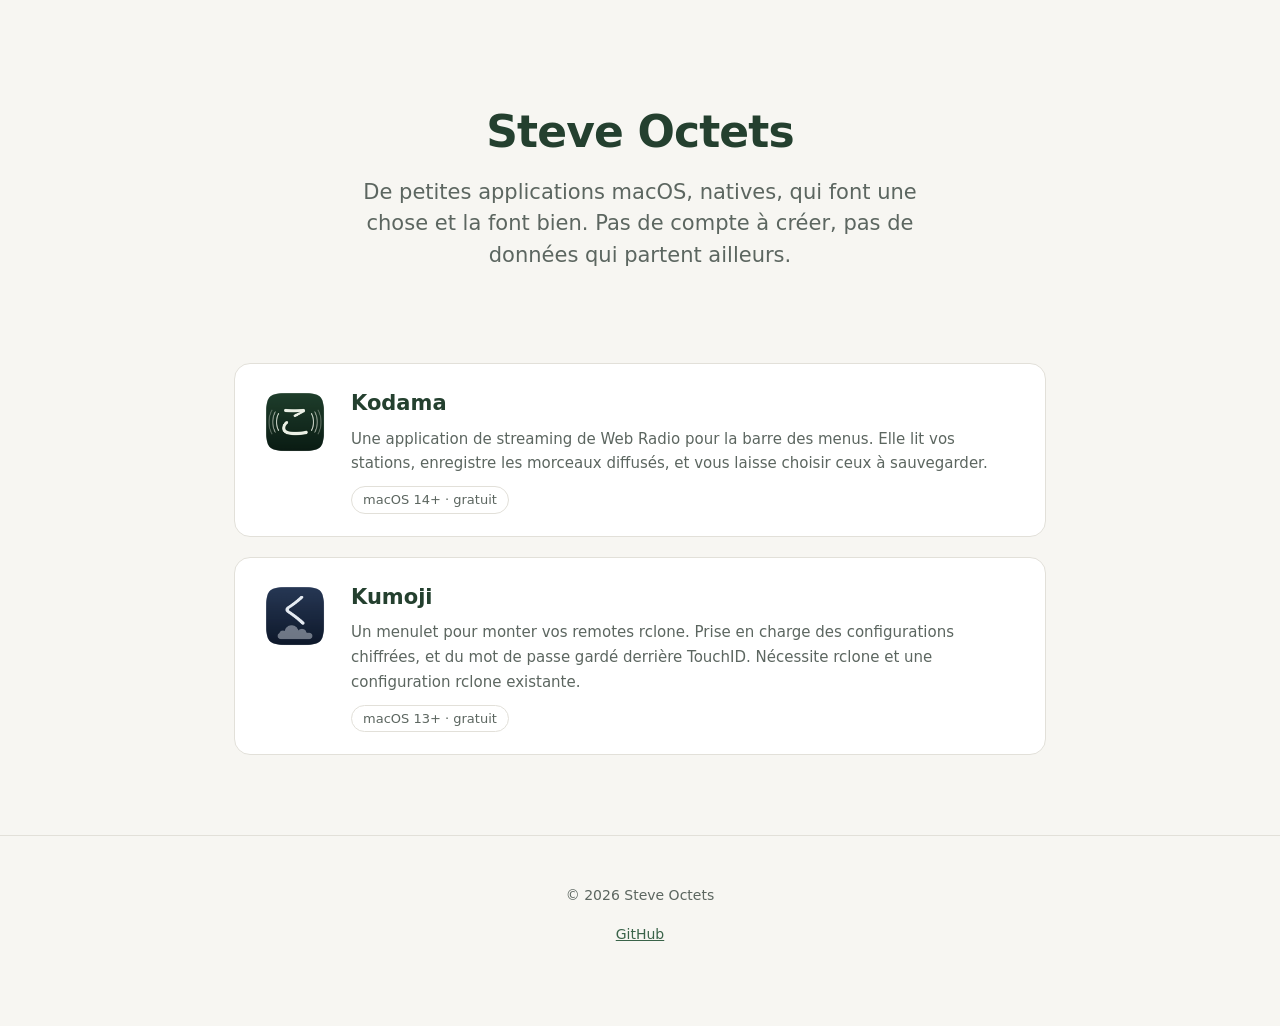
==== index.html @ b134b1f9 "Le pied de page mène à l'organisation" ====
<!DOCTYPE html>
<html lang="fr">
<head>
<meta charset="utf-8">
<meta name="viewport" content="width=device-width, initial-scale=1">
<title>Steve Octets — de petites applications macOS</title>
<meta name="description" content="De petites applications macOS, natives et sans compte à créer.">
<link rel="icon" href="images/kodama.png">
<link rel="stylesheet" href="style.css">
</head>
<body>

<header>
    <h1>Steve Octets</h1>
    <p class="accroche">
        De petites applications macOS, natives, qui font une chose et la font bien.
        Pas de compte à créer, pas de données qui partent ailleurs.
    </p>
</header>

<div class="contenu">

<section style="border-top:none; padding-top:0;">
    <div class="applications">

        <!-- Une application = une carte. Pour en ajouter une, copier ce bloc. -->
        <a class="application" href="https://steveoctets.github.io/kodama/">
            <img src="images/kodama.png" alt="">
            <div>
                <h3>Kodama</h3>
                <p>
                    Une application de streaming de Web Radio pour la barre des menus. Elle lit
                    vos stations, enregistre les morceaux diffusés, et vous laisse choisir ceux
                    à sauvegarder.
                </p>
                <span class="plateforme">macOS 14+ · gratuit</span>
            </div>
        </a>

        <a class="application" href="https://steveoctets.github.io/kumoji/">
            <img src="images/kumoji.png" alt="">
            <div>
                <h3>Kumoji</h3>
                <p>
                    Un menulet pour monter vos remotes rclone. Prise en charge des
                    configurations chiffrées, et du mot de passe gardé derrière TouchID.
                    Nécessite rclone et une configuration rclone existante.
                </p>
                <span class="plateforme">macOS 13+ · gratuit</span>
            </div>
        </a>

    </div>
</section>

</div>

<footer>
    <p>© 2026 Steve Octets</p>
    <p><a href="https://github.com/steveoctets">GitHub</a></p>
</footer>

</body>
</html>
---- style.css ----
/* Kodama — la palette de l'icône : vert forêt, blanc cassé. */
:root {
    color-scheme: light dark;
    --fond: #f7f6f2;
    --fond-carte: #ffffff;
    --encre: #1c2420;
    --encre-douce: #5c6660;
    --vert: #24402f;
    --vert-clair: #3a6349;
    --trait: #e2e0d9;
}
@media (prefers-color-scheme: dark) {
    :root {
        --fond: #12211a;
        --fond-carte: #1a2c23;
        --encre: #eaf0e4;
        --encre-douce: #9db0a3;
        --vert: #eaf0e4;
        --vert-clair: #7fb894;
        --trait: #24402f;
    }
}

* { box-sizing: border-box; }

body {
    margin: 0;
    font: 17px/1.65 -apple-system, BlinkMacSystemFont, "Segoe UI", system-ui, sans-serif;
    color: var(--encre);
    background: var(--fond);
    -webkit-font-smoothing: antialiased;
}

.contenu { max-width: 860px; margin: 0 auto; padding: 0 24px; }

/* En-tête */
header { text-align: center; padding: 72px 24px 48px; }
header img.icone { width: 128px; height: 128px; border-radius: 28px; }
header h1 {
    font-size: 44px; margin: 24px 0 8px; letter-spacing: -0.02em;
    color: var(--vert);
}
header .kana { font-size: 20px; color: var(--encre-douce); margin: 0 0 20px; }
header p.accroche {
    font-size: 21px; line-height: 1.5; color: var(--encre-douce);
    max-width: 560px; margin: 0 auto 36px;
}

/* Le bouton de téléchargement */
.telecharger {
    display: inline-block; padding: 15px 34px; border-radius: 12px;
    background: var(--vert-clair); color: #fff; text-decoration: none;
    font-size: 18px; font-weight: 600;
    transition: transform .12s ease, filter .12s ease;
}
@media (prefers-color-scheme: dark) { .telecharger { color: #12211a; } }
.telecharger:hover { transform: translateY(-1px); filter: brightness(1.08); }
.dessous { font-size: 14px; color: var(--encre-douce); margin-top: 14px; }

/* Sections */
section { padding: 40px 0; border-top: 1px solid var(--trait); }
h2 { font-size: 27px; margin: 0 0 20px; letter-spacing: -0.01em; color: var(--vert); }
h3 { font-size: 19px; margin: 32px 0 10px; }
p { margin: 0 0 16px; }
a { color: var(--vert-clair); }

figure { margin: 28px 0; }
figure img {
    width: 100%; border-radius: 12px; border: 1px solid var(--trait);
    display: block;
}
figcaption {
    font-size: 14px; color: var(--encre-douce); margin-top: 10px;
    text-align: center;
}

.trois { display: grid; gap: 24px; grid-template-columns: repeat(auto-fit, minmax(230px, 1fr)); }
.trois h3 { margin-top: 0; }
.trois p { font-size: 15px; color: var(--encre-douce); margin: 0; }

ul { padding-left: 22px; }
li { margin-bottom: 9px; }

code {
    font: 14px ui-monospace, SFMono-Regular, Menlo, monospace;
    background: var(--fond-carte); padding: 2px 6px; border-radius: 5px;
    border: 1px solid var(--trait);
}

.note {
    background: var(--fond-carte); border: 1px solid var(--trait);
    border-radius: 12px; padding: 18px 22px; margin: 24px 0;
}
.note p:last-child { margin-bottom: 0; }

footer {
    text-align: center; padding: 48px 24px 64px;
    color: var(--encre-douce); font-size: 14px;
    border-top: 1px solid var(--trait); margin-top: 40px;
}
footer a { margin: 0 10px; }

nav.retour { padding-top: 28px; font-size: 15px; }

/* --- La vitrine : une carte par application ------------------------------- */

.applications { display: grid; gap: 20px; margin: 8px 0 0; }

.application {
    display: flex; gap: 20px; align-items: flex-start;
    background: var(--fond-carte); border: 1px solid var(--trait);
    border-radius: 16px; padding: 22px 24px;
    text-decoration: none; color: inherit;
    transition: transform .12s ease, border-color .12s ease;
}
.application:hover { transform: translateY(-2px); border-color: var(--vert-clair); }
.application img { width: 72px; height: 72px; border-radius: 16px; flex-shrink: 0; }
.application h3 { margin: 0 0 6px; font-size: 21px; color: var(--vert); }
.application p { margin: 0; font-size: 15px; color: var(--encre-douce); }
.application .plateforme {
    display: inline-block; margin-top: 10px; font-size: 13px;
    color: var(--encre-douce); border: 1px solid var(--trait);
    border-radius: 20px; padding: 2px 11px;
}
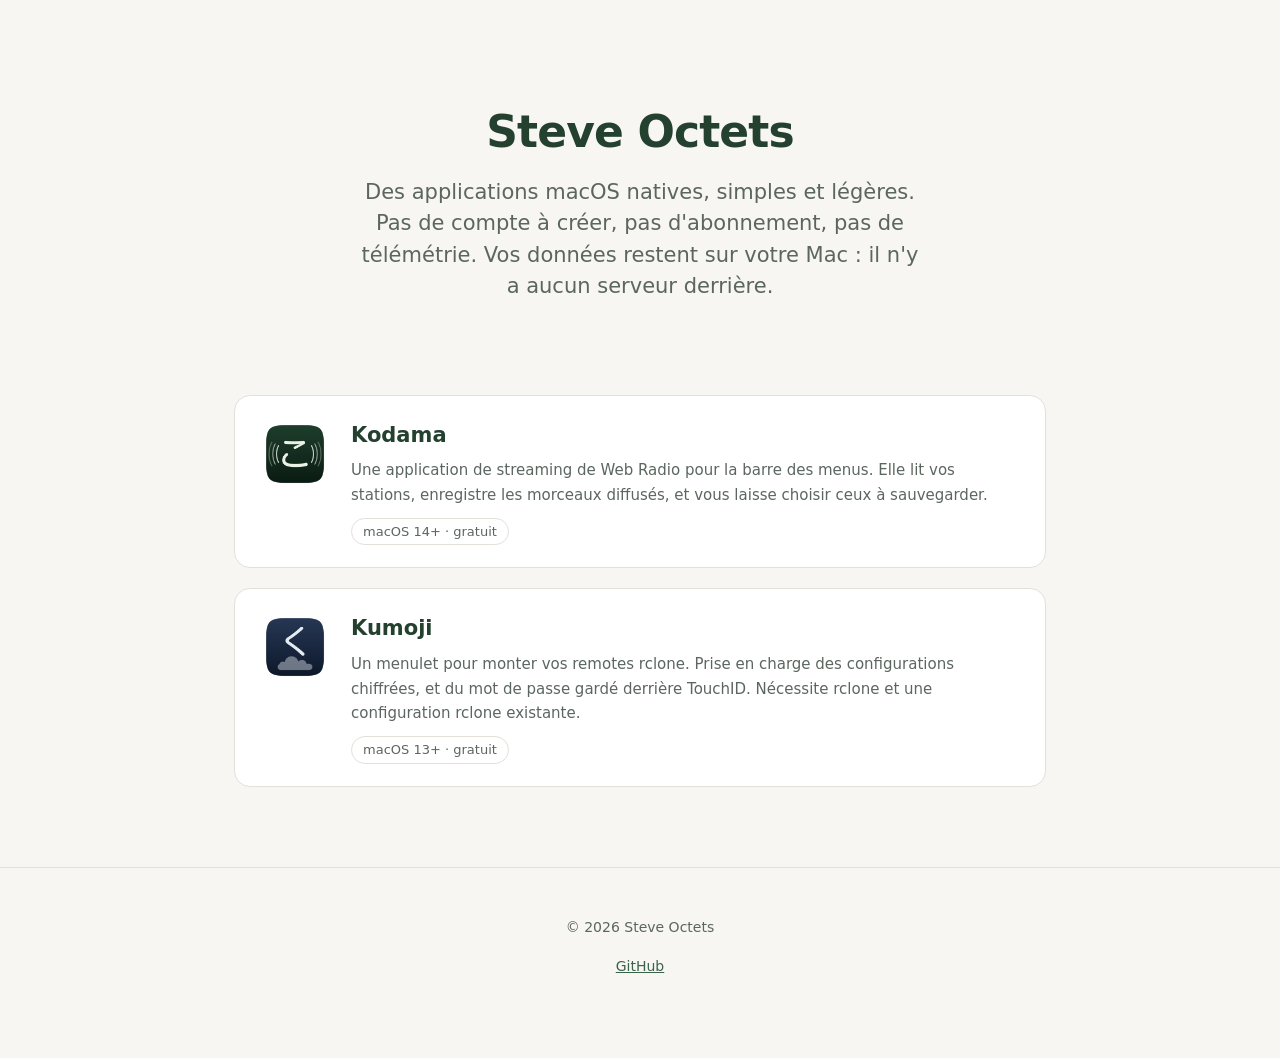
==== commit 7adacd81: "Une accroche qui dit ce qu'on ne fait pas « Qui font une chose et la font bien » était une formule e" ====
--- a/index.html
+++ b/index.html
@@ -4,7 +4,7 @@
 <meta charset="utf-8">
 <meta name="viewport" content="width=device-width, initial-scale=1">
 <title>Steve Octets — de petites applications macOS</title>
-<meta name="description" content="De petites applications macOS, natives et sans compte à créer.">
+<meta name="description" content="De petites applications macOS, natives, simples et légères. Pas de compte à créer, pas d'abonnement, pas de télémétrie. Vos données restent sur votre Mac.">
 <link rel="icon" href="images/kodama.png">
 <link rel="stylesheet" href="style.css">
 </head>
@@ -13,8 +13,9 @@
 <header>
     <h1>Steve Octets</h1>
     <p class="accroche">
-        De petites applications macOS, natives, qui font une chose et la font bien.
-        Pas de compte à créer, pas de données qui partent ailleurs.
+        Des applications macOS natives, simples et légères. Pas de compte à créer, pas
+        d'abonnement, pas de télémétrie. Vos données restent sur votre Mac : il n'y a
+        aucun serveur derrière.
     </p>
 </header>
 
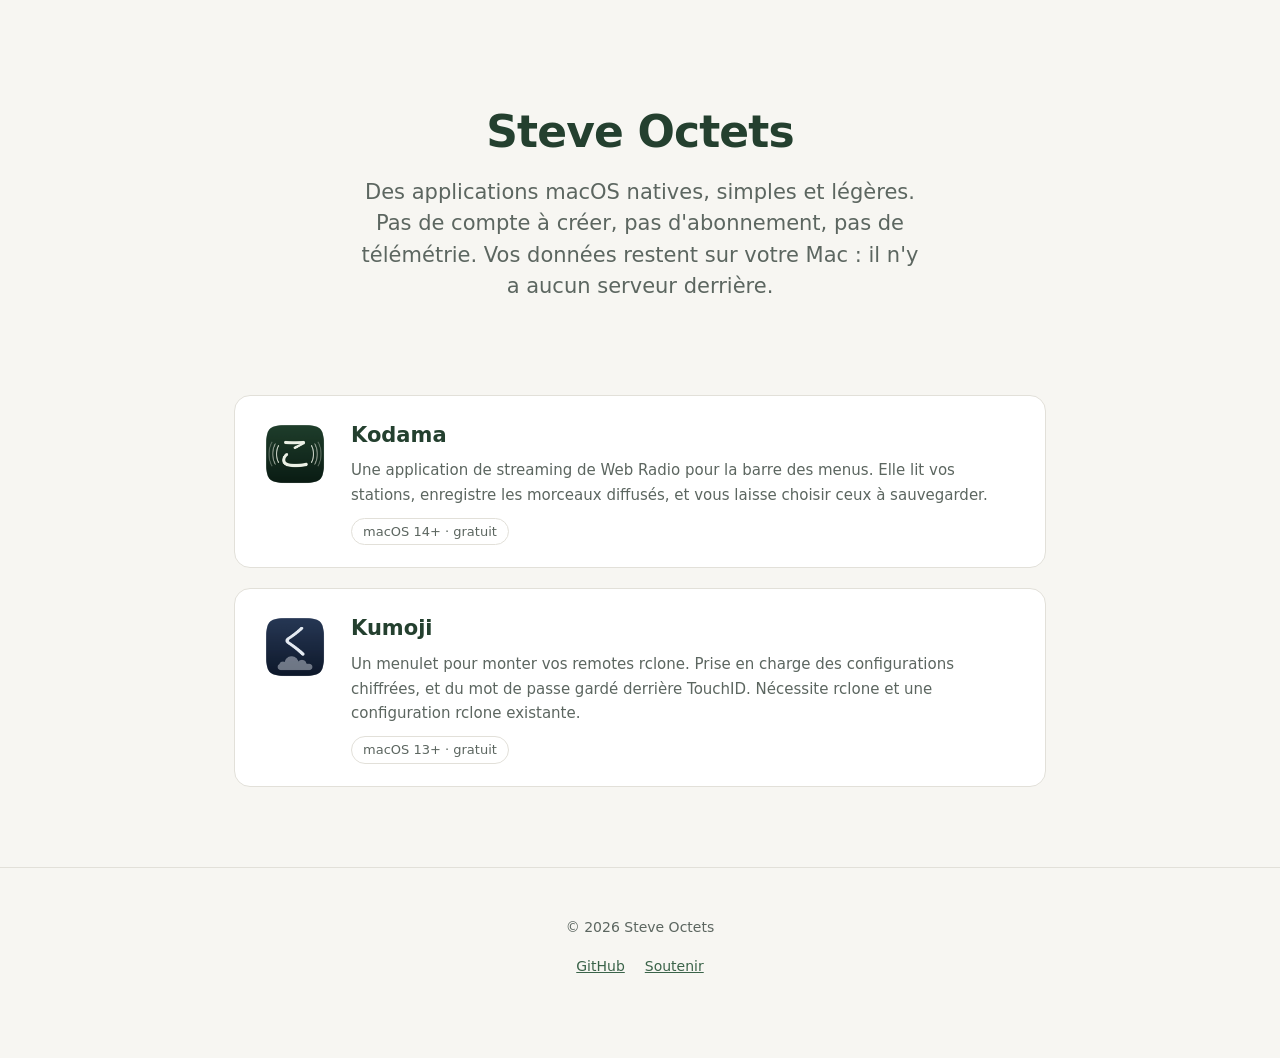
==== commit 09cba741: "Un lien « Soutenir » dans les pieds de page Ko-fi, don ponctuel. Dans le pied de page et nulle part " ====
--- a/index.html
+++ b/index.html
@@ -58,7 +58,7 @@
 
 <footer>
     <p>© 2026 Steve Octets</p>
-    <p><a href="https://github.com/steveoctets">GitHub</a></p>
+    <p><a href="https://github.com/steveoctets">GitHub</a><a href="https://ko-fi.com/steveoctets">Soutenir</a></p>
 </footer>
 
 </body>
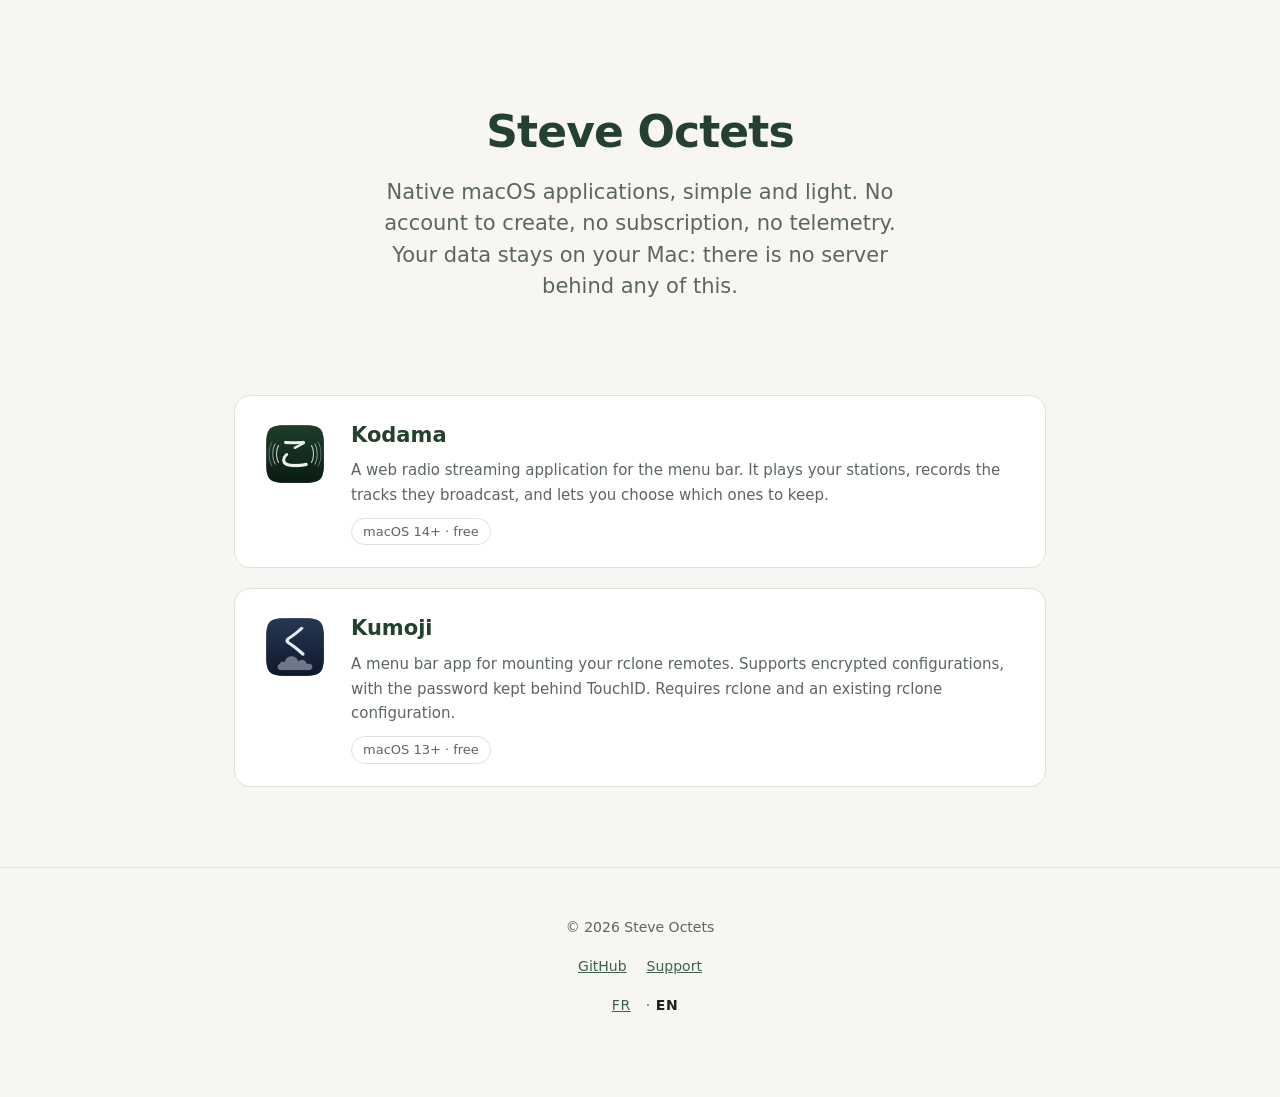
==== commit 919a5f42: "La vitrine en deux langues Le français reste à la racine — quatre adresses gravées dans des versions" ====
--- a/index.html
+++ b/index.html
@@ -7,6 +7,9 @@
 <meta name="description" content="De petites applications macOS, natives, simples et légères. Pas de compte à créer, pas d'abonnement, pas de télémétrie. Vos données restent sur votre Mac.">
 <link rel="icon" href="images/kodama.png">
 <link rel="stylesheet" href="style.css">
+<link rel="alternate" hreflang="fr" href="https://steveoctets.github.io/">
+<link rel="alternate" hreflang="en" href="https://steveoctets.github.io/en/">
+<link rel="alternate" hreflang="x-default" href="https://steveoctets.github.io/en/">
 </head>
 <body>
 
@@ -59,7 +62,26 @@
 <footer>
     <p>© 2026 Steve Octets</p>
     <p><a href="https://github.com/steveoctets">GitHub</a><a href="https://ko-fi.com/steveoctets">Soutenir</a></p>
+    <p class="langues"><strong>FR</strong> · <a href="en/" onclick="try{localStorage.setItem('langue','en')}catch(e){}">EN</a></p>
 </footer>
+
+<script>
+// La langue du visiteur, une fois pour toutes.
+//
+// Le choix explicite l'emporte et se souvient ; à défaut, on suit le navigateur. La page
+// française est le contenu, pas une page de redirection : un robot qui n'exécute pas ce
+// script voit du vrai texte, et le hreflang ci-dessus lui dit où trouver l'autre version.
+(function () {
+    var choix = null;
+    try { choix = localStorage.getItem('langue'); } catch (e) {}
+    var ici = document.documentElement.lang;
+    var voulue = choix || (navigator.language || 'en').slice(0, 2).toLowerCase();
+    if (voulue !== 'fr') { voulue = 'en'; }
+    if (voulue === ici) { return; }
+    var autre = document.querySelector('link[rel=alternate][hreflang=' + voulue + ']');
+    if (autre) { location.replace(autre.href); }
+})();
+</script>
 
 </body>
 </html>
--- a/style.css
+++ b/style.css
@@ -93,6 +93,11 @@
 }
 .note p:last-child { margin-bottom: 0; }
 
+/* Le sélecteur de langue : présent, jamais mis en avant. La langue en cours est en
+   gras plutôt que grisée — c'est un repère, pas un bouton désactivé. */
+.langues { margin-top: 14px; font-size: 14px; letter-spacing: 0.04em; }
+.langues strong { color: var(--encre); font-weight: 600; }
+
 footer {
     text-align: center; padding: 48px 24px 64px;
     color: var(--encre-douce); font-size: 14px;
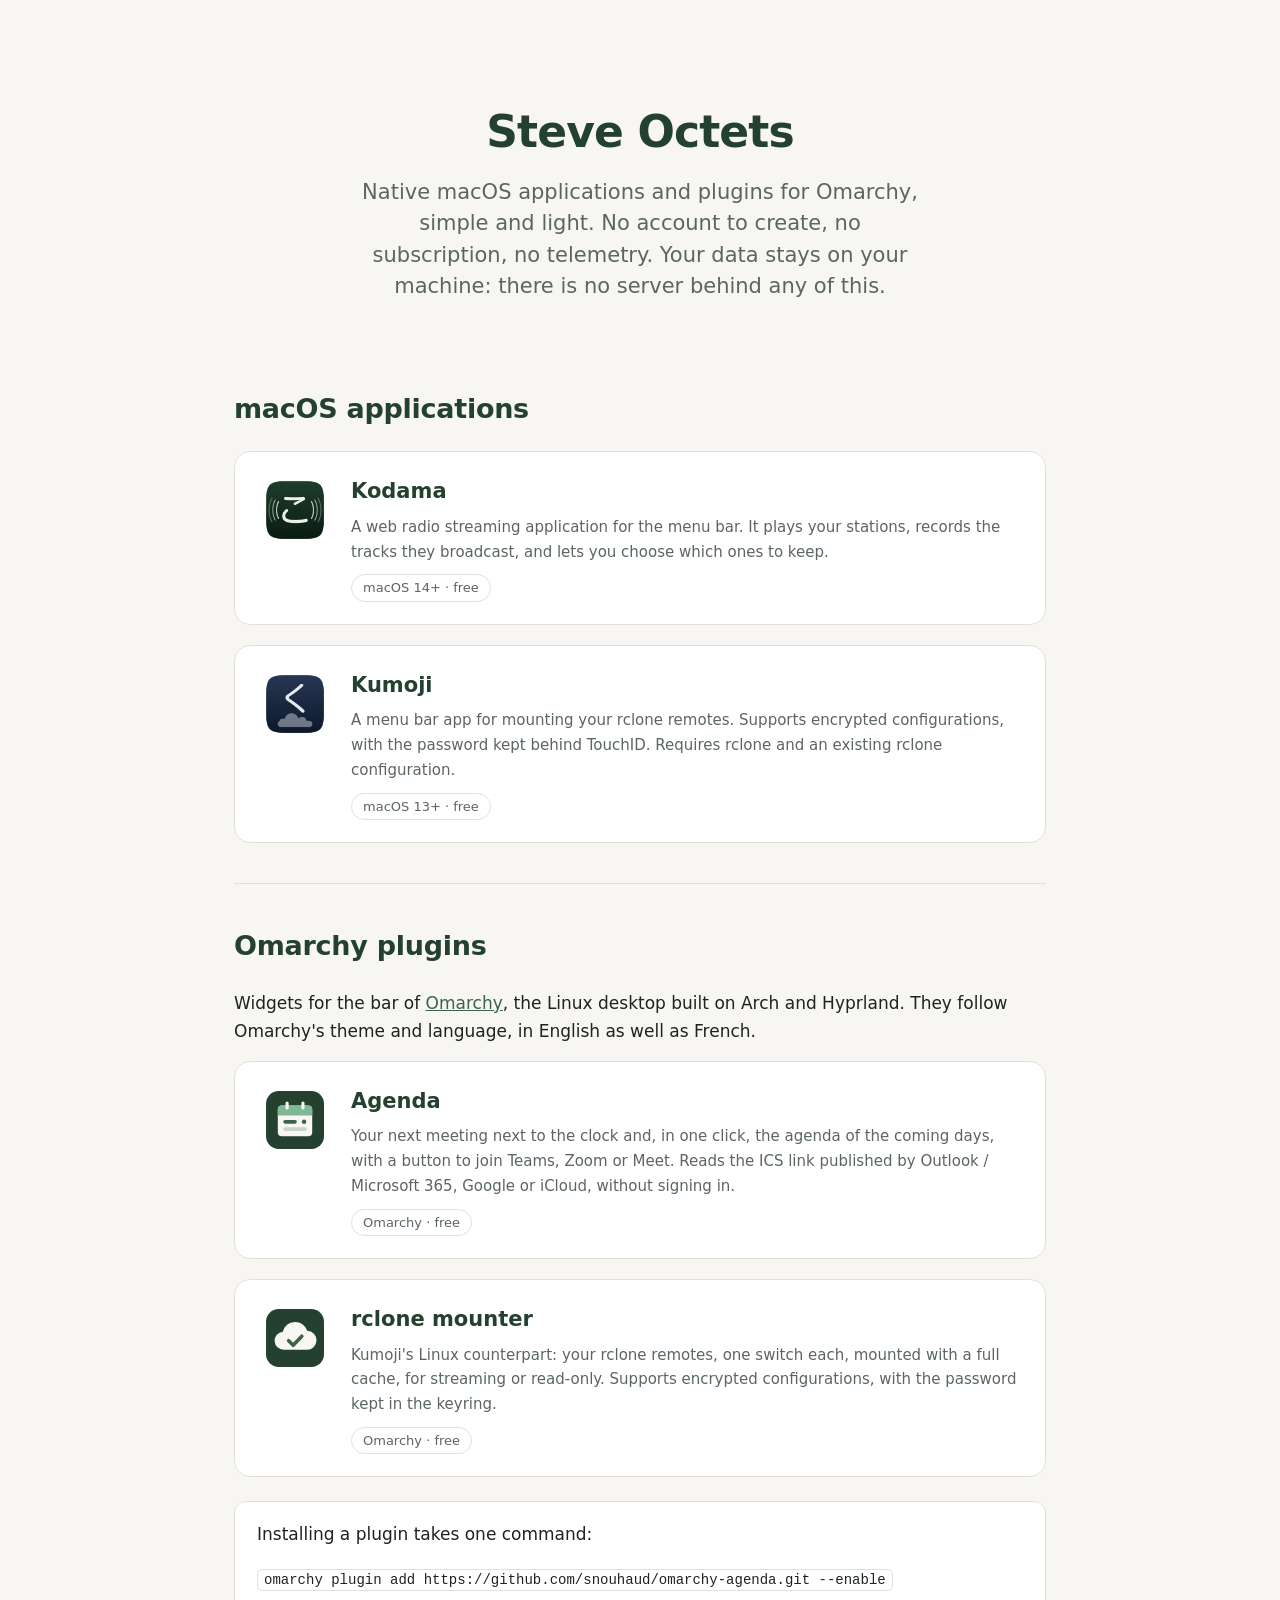
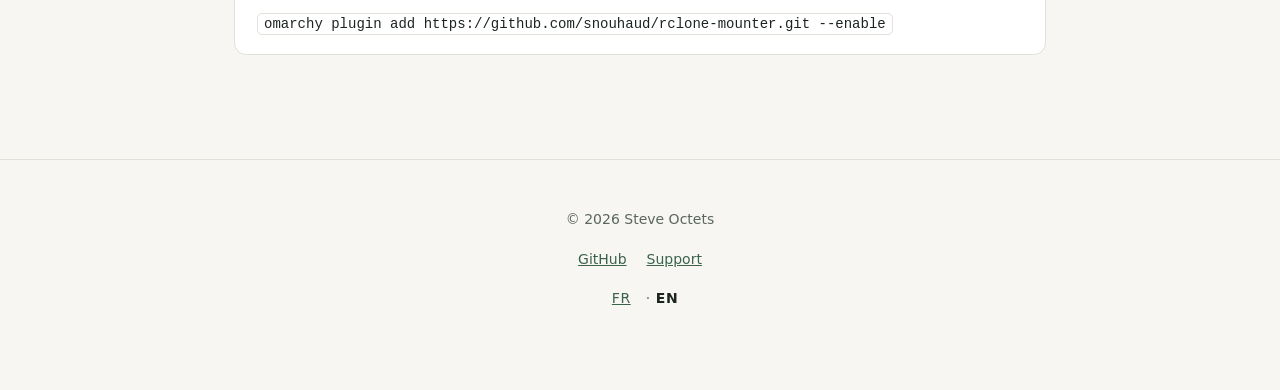
==== commit 9f9ef360: "Les plugins Omarchy sur la vitrine Agenda et rclone mounter rejoignent Kodama et Kumoji, dans une se" ====
--- a/index.html
+++ b/index.html
@@ -3,8 +3,8 @@
 <head>
 <meta charset="utf-8">
 <meta name="viewport" content="width=device-width, initial-scale=1">
-<title>Steve Octets — de petites applications macOS</title>
-<meta name="description" content="De petites applications macOS, natives, simples et légères. Pas de compte à créer, pas d'abonnement, pas de télémétrie. Vos données restent sur votre Mac.">
+<title>Steve Octets — de petites applications macOS et des plugins Omarchy</title>
+<meta name="description" content="De petites applications macOS natives et des plugins pour Omarchy (Linux), simples et légers. Pas de compte à créer, pas d'abonnement, pas de télémétrie. Vos données restent sur votre machine.">
 <link rel="icon" href="images/kodama.png">
 <link rel="stylesheet" href="style.css">
 <link rel="alternate" hreflang="fr" href="https://steveoctets.github.io/">
@@ -16,15 +16,16 @@
 <header>
     <h1>Steve Octets</h1>
     <p class="accroche">
-        Des applications macOS natives, simples et légères. Pas de compte à créer, pas
-        d'abonnement, pas de télémétrie. Vos données restent sur votre Mac : il n'y a
-        aucun serveur derrière.
+        Des applications macOS natives et des plugins pour Omarchy, simples et légers.
+        Pas de compte à créer, pas d'abonnement, pas de télémétrie. Vos données restent
+        sur votre machine : il n'y a aucun serveur derrière.
     </p>
 </header>
 
 <div class="contenu">
 
 <section style="border-top:none; padding-top:0;">
+    <h2>Applications macOS</h2>
     <div class="applications">
 
         <!-- Une application = une carte. Pour en ajouter une, copier ce bloc. -->
@@ -57,6 +58,50 @@
     </div>
 </section>
 
+<section>
+    <h2>Plugins Omarchy</h2>
+    <p>
+        Des widgets pour la barre d'<a href="https://omarchy.org">Omarchy</a>, le bureau Linux
+        bâti sur Arch et Hyprland. Ils suivent le thème et la langue d'Omarchy, en
+        français comme en anglais.
+    </p>
+    <div class="applications">
+
+        <a class="application" href="https://github.com/snouhaud/omarchy-agenda">
+            <img src="images/agenda.svg" alt="">
+            <div>
+                <h3>Agenda</h3>
+                <p>
+                    Votre prochaine réunion à côté de l'horloge et, d'un clic, l'agenda des
+                    jours qui viennent, avec un bouton pour rejoindre Teams, Zoom ou Meet. Lit
+                    le lien ICS publié par Outlook / Microsoft 365, Google ou iCloud, sans
+                    connexion à un compte.
+                </p>
+                <span class="plateforme">Omarchy · gratuit</span>
+            </div>
+        </a>
+
+        <a class="application" href="https://github.com/snouhaud/rclone-mounter">
+            <img src="images/rclone-mounter.svg" alt="">
+            <div>
+                <h3>rclone mounter</h3>
+                <p>
+                    Le pendant Linux de Kumoji : vos remotes rclone, un interrupteur chacun,
+                    montés en cache complet, en streaming ou en lecture seule. Prend en charge
+                    les configurations chiffrées, avec le mot de passe gardé dans le trousseau.
+                </p>
+                <span class="plateforme">Omarchy · gratuit</span>
+            </div>
+        </a>
+
+    </div>
+    <div class="note">
+        <p>Pour installer un plugin, une commande suffit :</p>
+        <p><code>omarchy plugin add https://github.com/snouhaud/omarchy-agenda.git --enable</code></p>
+        <p><code>omarchy plugin add https://github.com/snouhaud/rclone-mounter.git --enable</code></p>
+    </div>
+</section>
+
 </div>
 
 <footer>
--- a/style.css
+++ b/style.css
@@ -127,3 +127,6 @@
     color: var(--encre-douce); border: 1px solid var(--trait);
     border-radius: 20px; padding: 2px 11px;
 }
+
+/* Une commande à copier : elle passe à la ligne plutôt que de déborder sur mobile. */
+.note code { overflow-wrap: anywhere; }
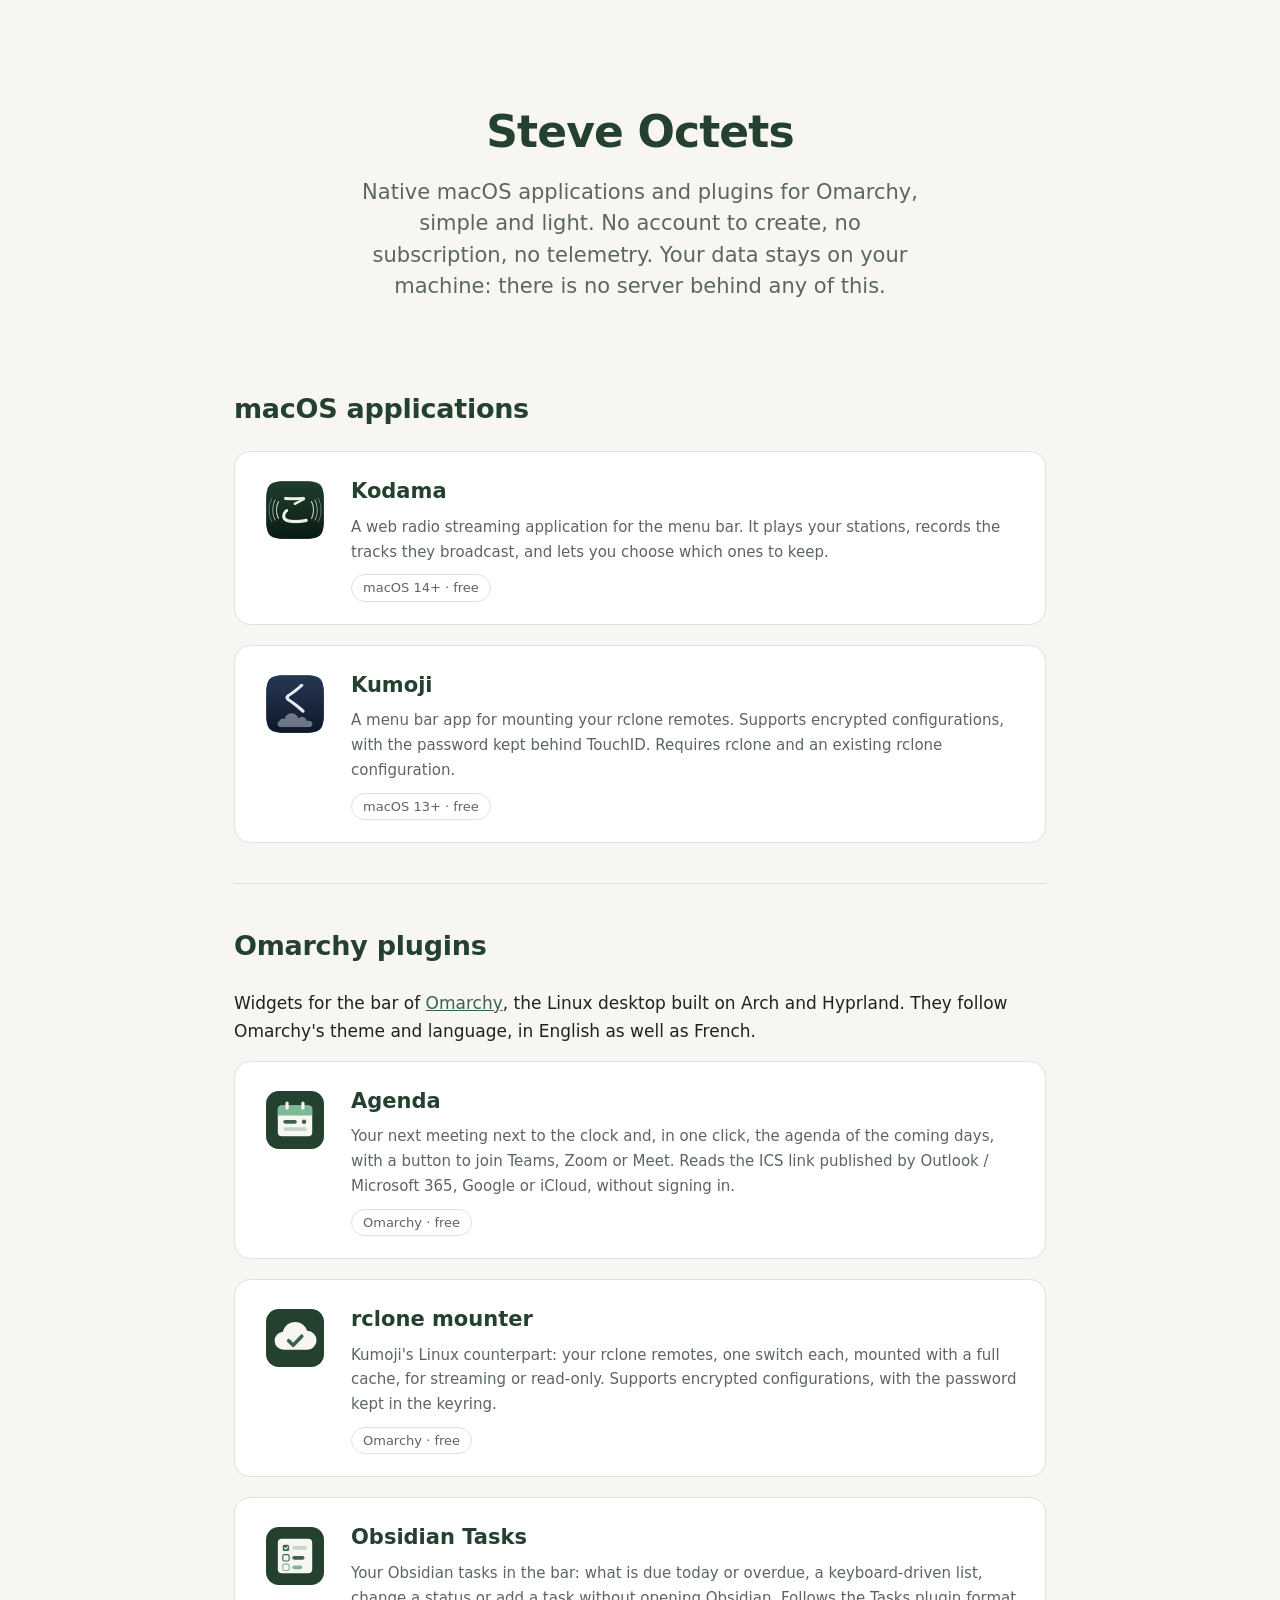
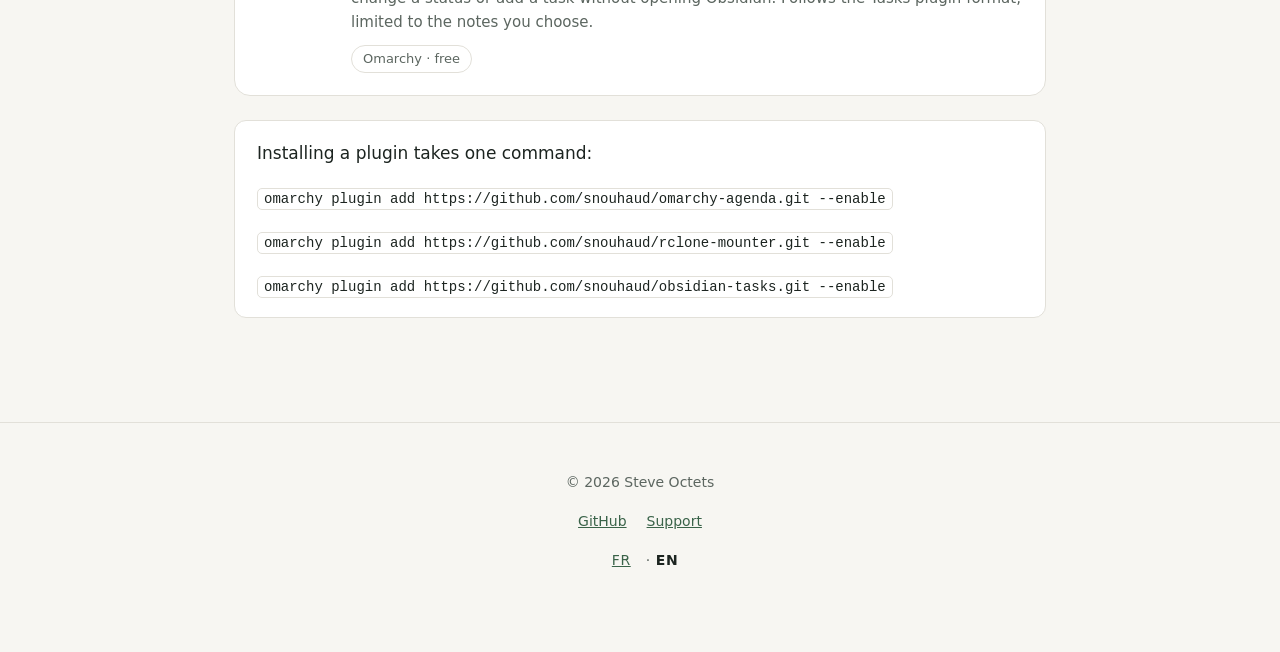
==== commit 8cbcdc3f: "Plugin Omarchy Obsidian Tasks Co-Authored-By: Claude Opus 5.5 <noreply@anthropic.com>" ====
--- a/index.html
+++ b/index.html
@@ -94,11 +94,25 @@
             </div>
         </a>
 
+        <a class="application" href="https://github.com/snouhaud/obsidian-tasks">
+            <img src="images/obsidian-tasks.svg" alt="">
+            <div>
+                <h3>Obsidian Tasks</h3>
+                <p>
+                    Vos tâches Obsidian dans la barre : celles du jour et en retard, la liste
+                    au clavier, un statut changé ou une tâche ajoutée sans ouvrir Obsidian.
+                    Suit la convention du plugin Tasks, limité aux notes de votre choix.
+                </p>
+                <span class="plateforme">Omarchy · gratuit</span>
+            </div>
+        </a>
+
     </div>
     <div class="note">
         <p>Pour installer un plugin, une commande suffit :</p>
         <p><code>omarchy plugin add https://github.com/snouhaud/omarchy-agenda.git --enable</code></p>
         <p><code>omarchy plugin add https://github.com/snouhaud/rclone-mounter.git --enable</code></p>
+        <p><code>omarchy plugin add https://github.com/snouhaud/obsidian-tasks.git --enable</code></p>
     </div>
 </section>
 
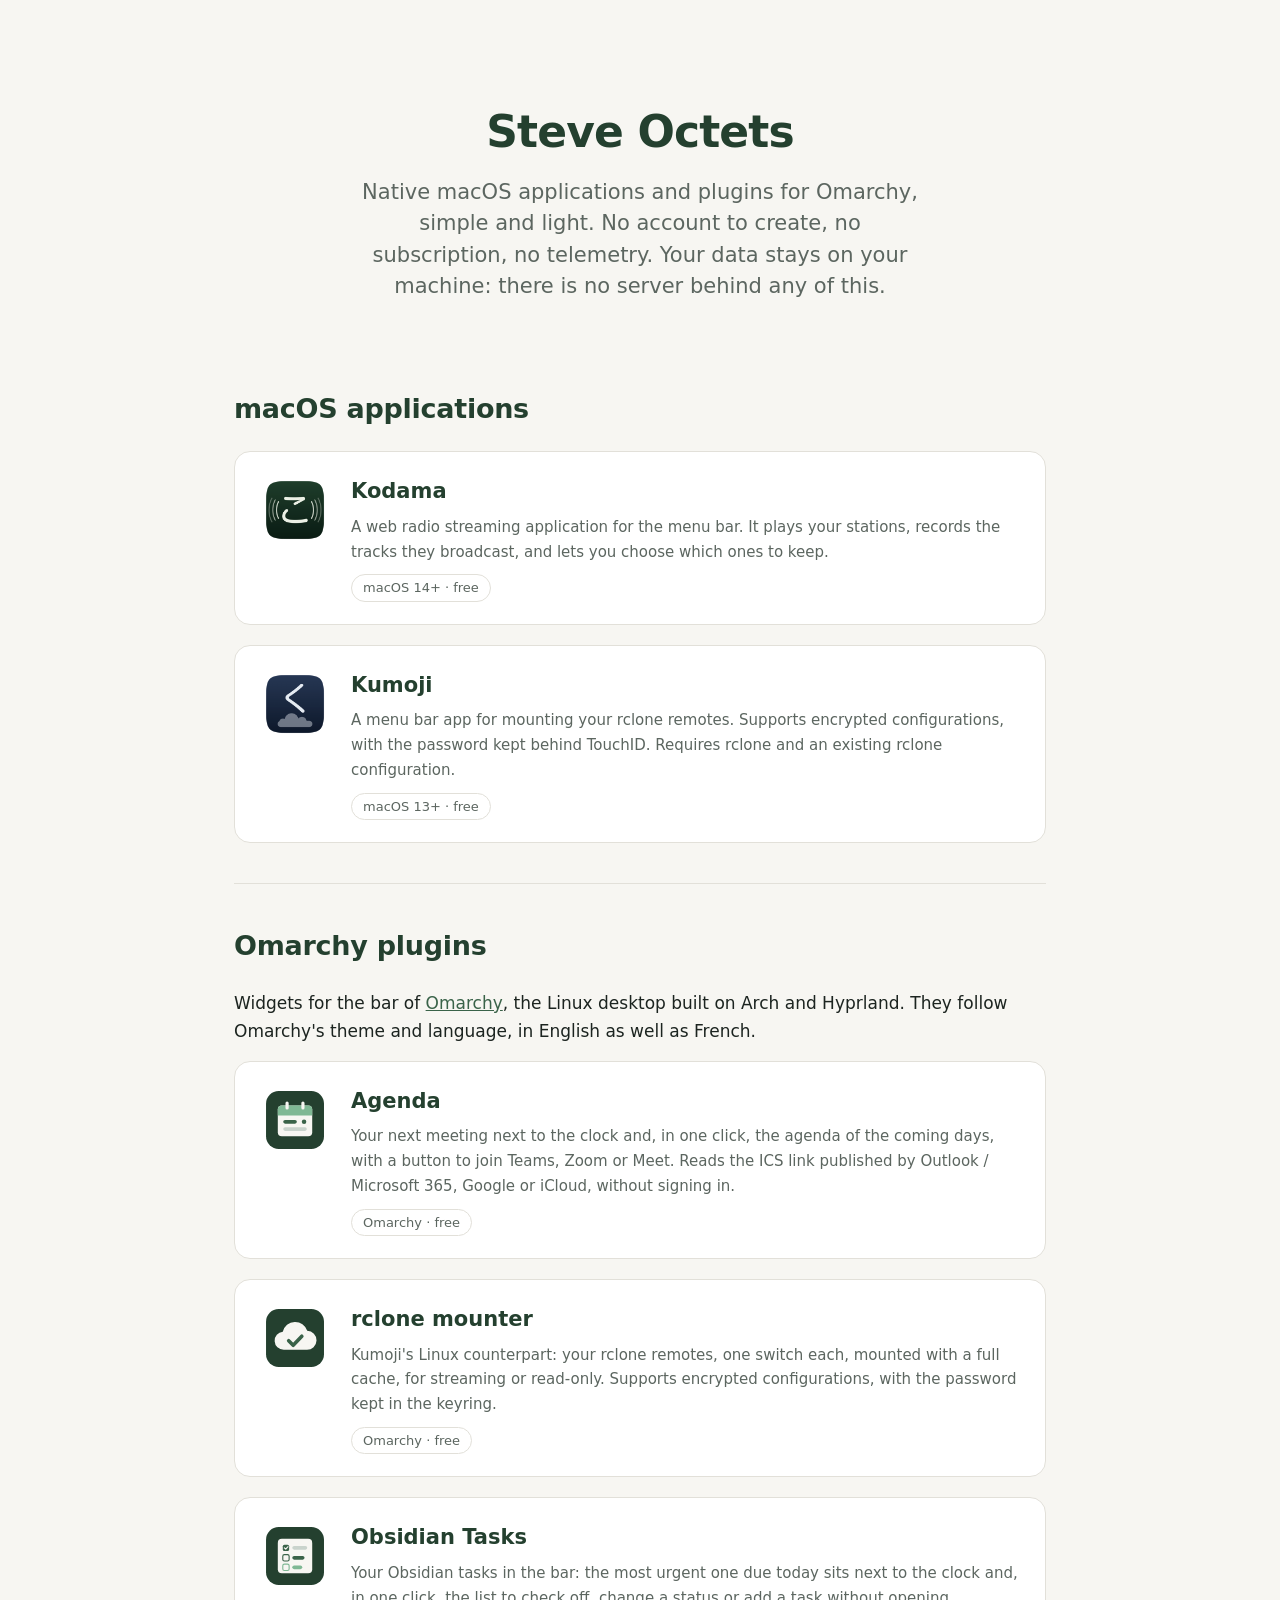
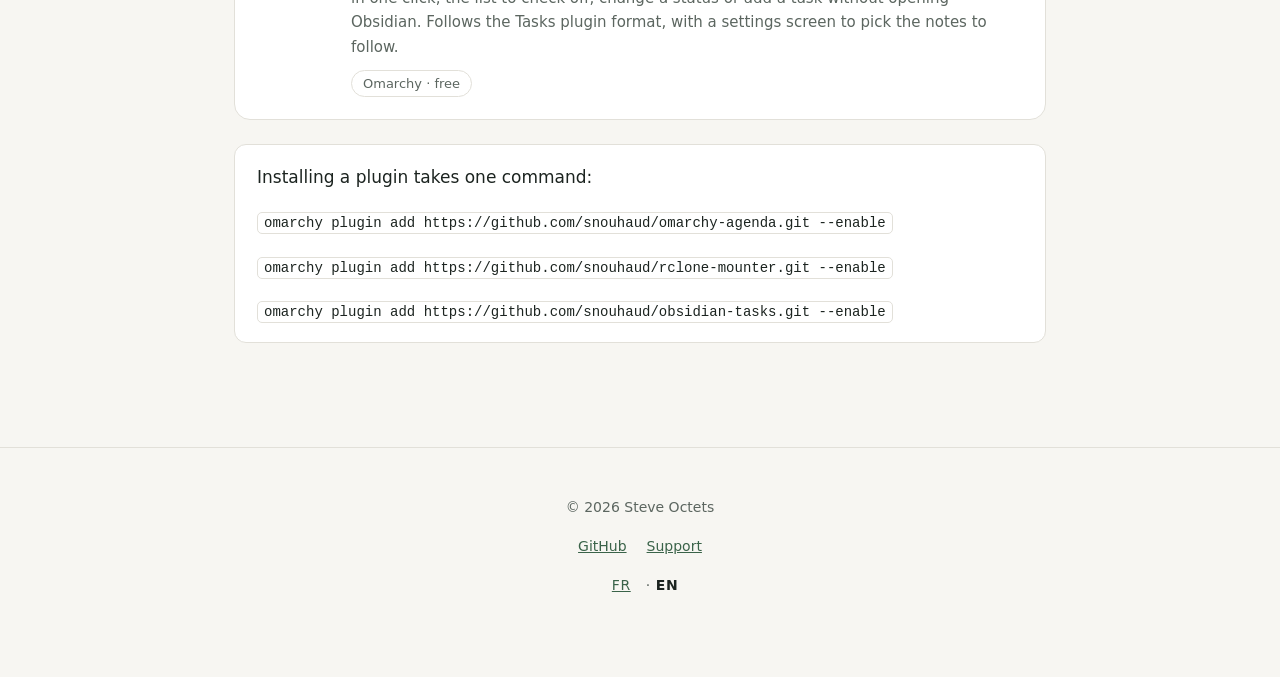
==== commit 05fa4a92: "Carte Obsidian Tasks : la tâche due dans la barre, l'écran de réglages Co-Authored-By: Claude Opus 5" ====
--- a/index.html
+++ b/index.html
@@ -99,9 +99,10 @@
             <div>
                 <h3>Obsidian Tasks</h3>
                 <p>
-                    Vos tâches Obsidian dans la barre : celles du jour et en retard, la liste
-                    au clavier, un statut changé ou une tâche ajoutée sans ouvrir Obsidian.
-                    Suit la convention du plugin Tasks, limité aux notes de votre choix.
+                    Vos tâches Obsidian dans la barre : la plus urgente du jour s'affiche à
+                    côté de l'horloge et, d'un clic, la liste pour cocher, changer un statut ou
+                    ajouter une tâche sans ouvrir Obsidian. Suit la convention du plugin Tasks,
+                    avec un écran de réglages pour choisir les notes à suivre.
                 </p>
                 <span class="plateforme">Omarchy · gratuit</span>
             </div>
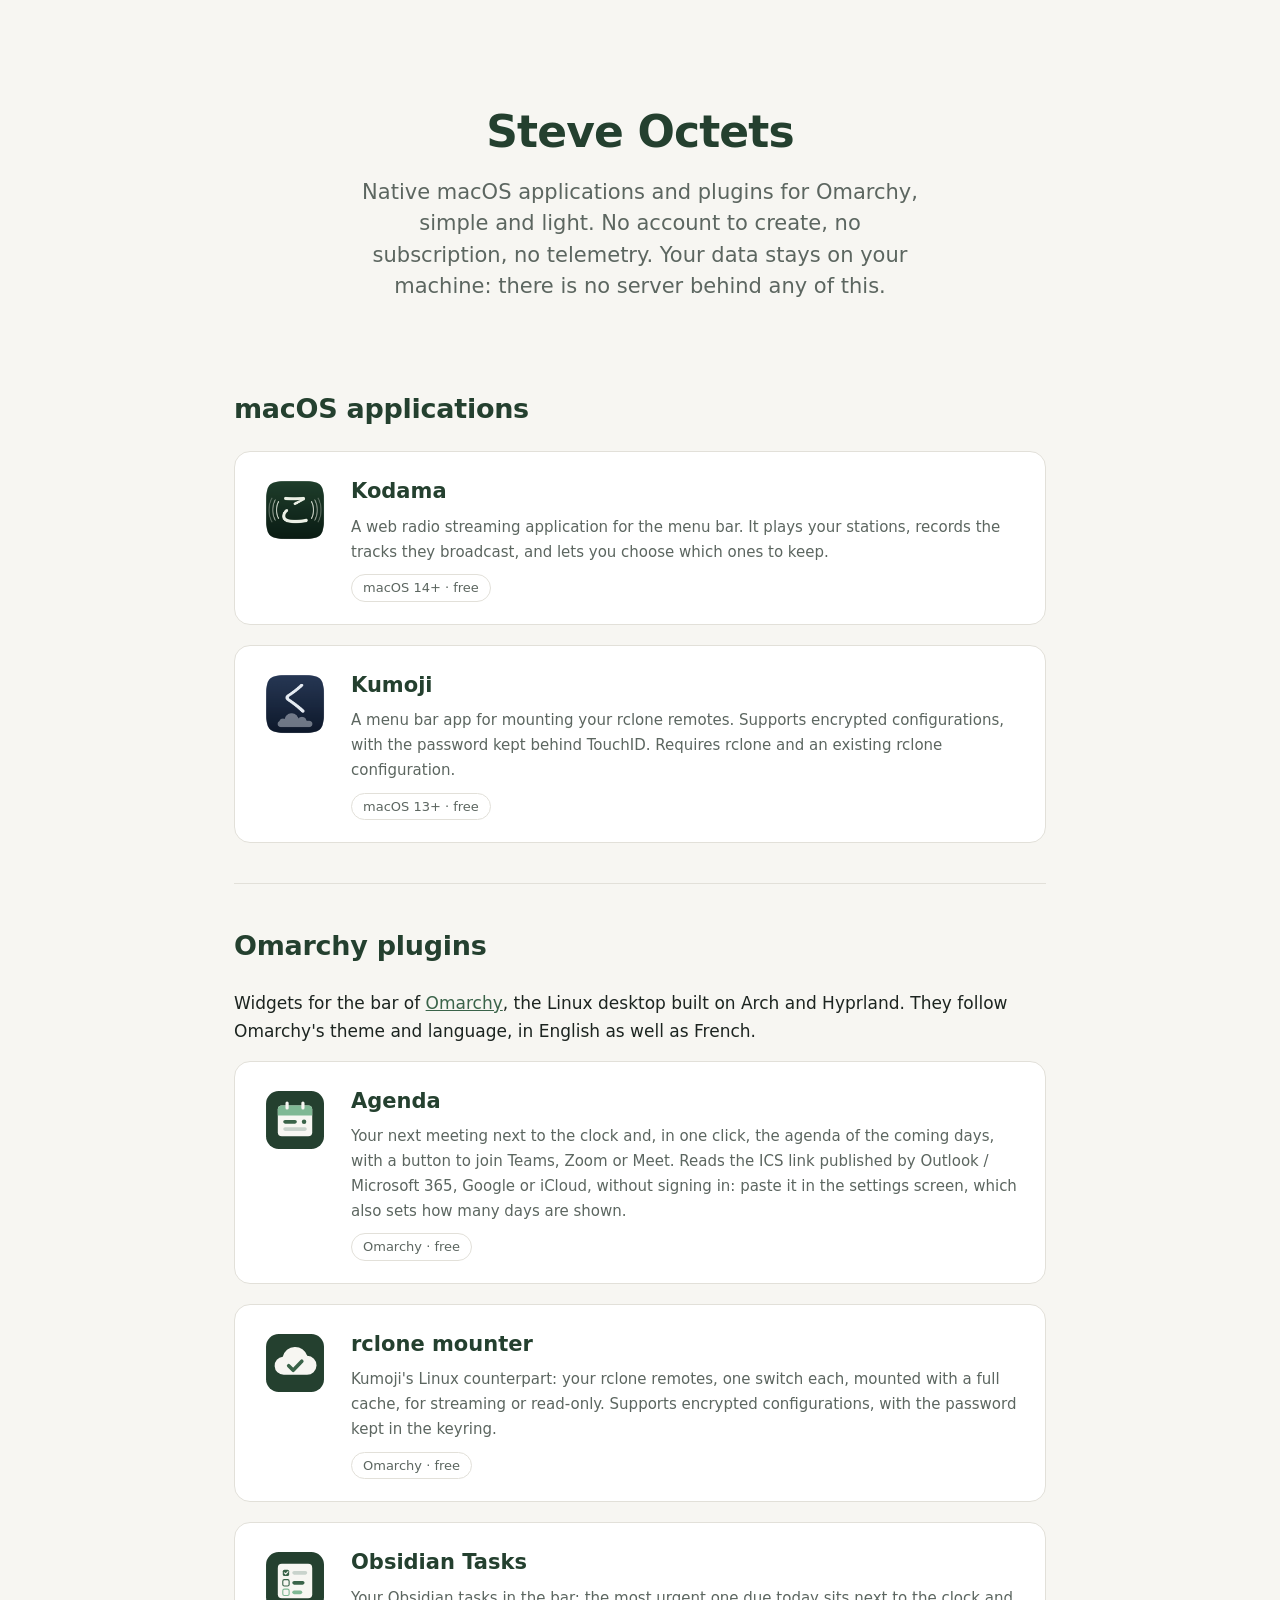
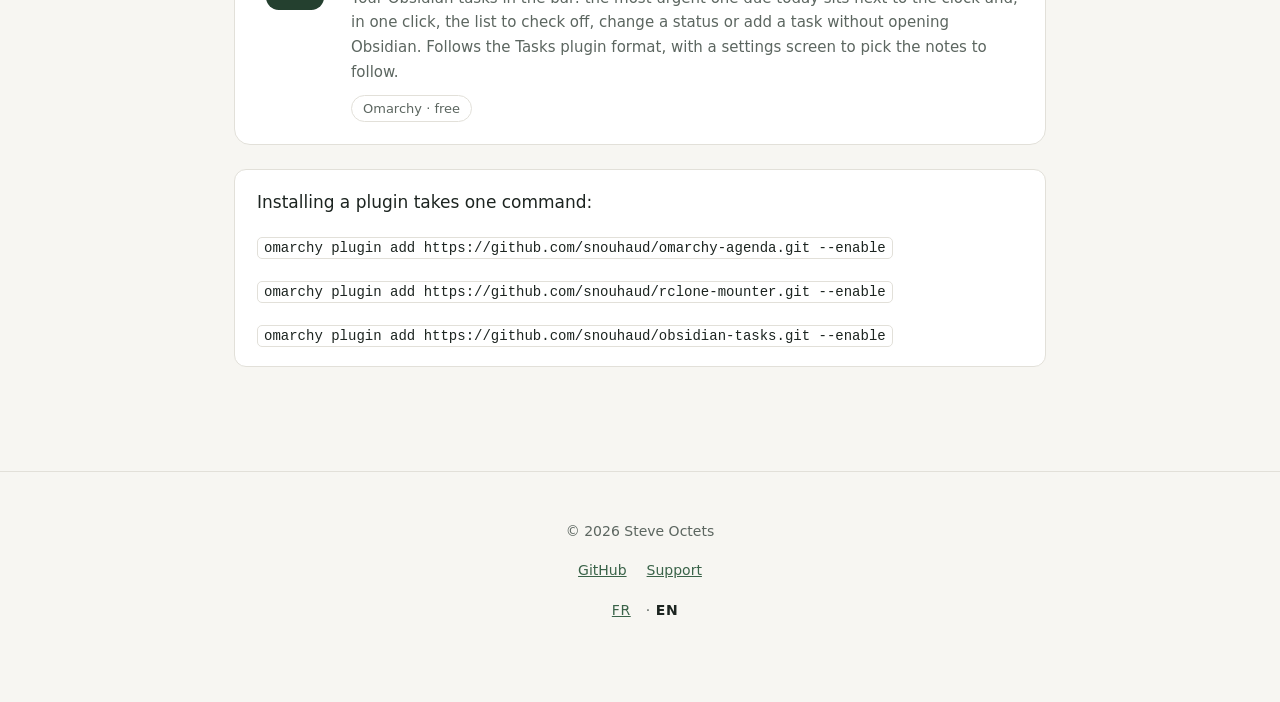
==== commit ba0ac104: "Carte Agenda : l'écran de réglages (lien ICS, jours affichés) Co-Authored-By: Claude Opus 5.5 <norep" ====
--- a/index.html
+++ b/index.html
@@ -75,7 +75,8 @@
                     Votre prochaine réunion à côté de l'horloge et, d'un clic, l'agenda des
                     jours qui viennent, avec un bouton pour rejoindre Teams, Zoom ou Meet. Lit
                     le lien ICS publié par Outlook / Microsoft 365, Google ou iCloud, sans
-                    connexion à un compte.
+                    connexion à un compte : il se colle dans l'écran de réglages, qui règle
+                    aussi le nombre de jours affichés.
                 </p>
                 <span class="plateforme">Omarchy · gratuit</span>
             </div>
